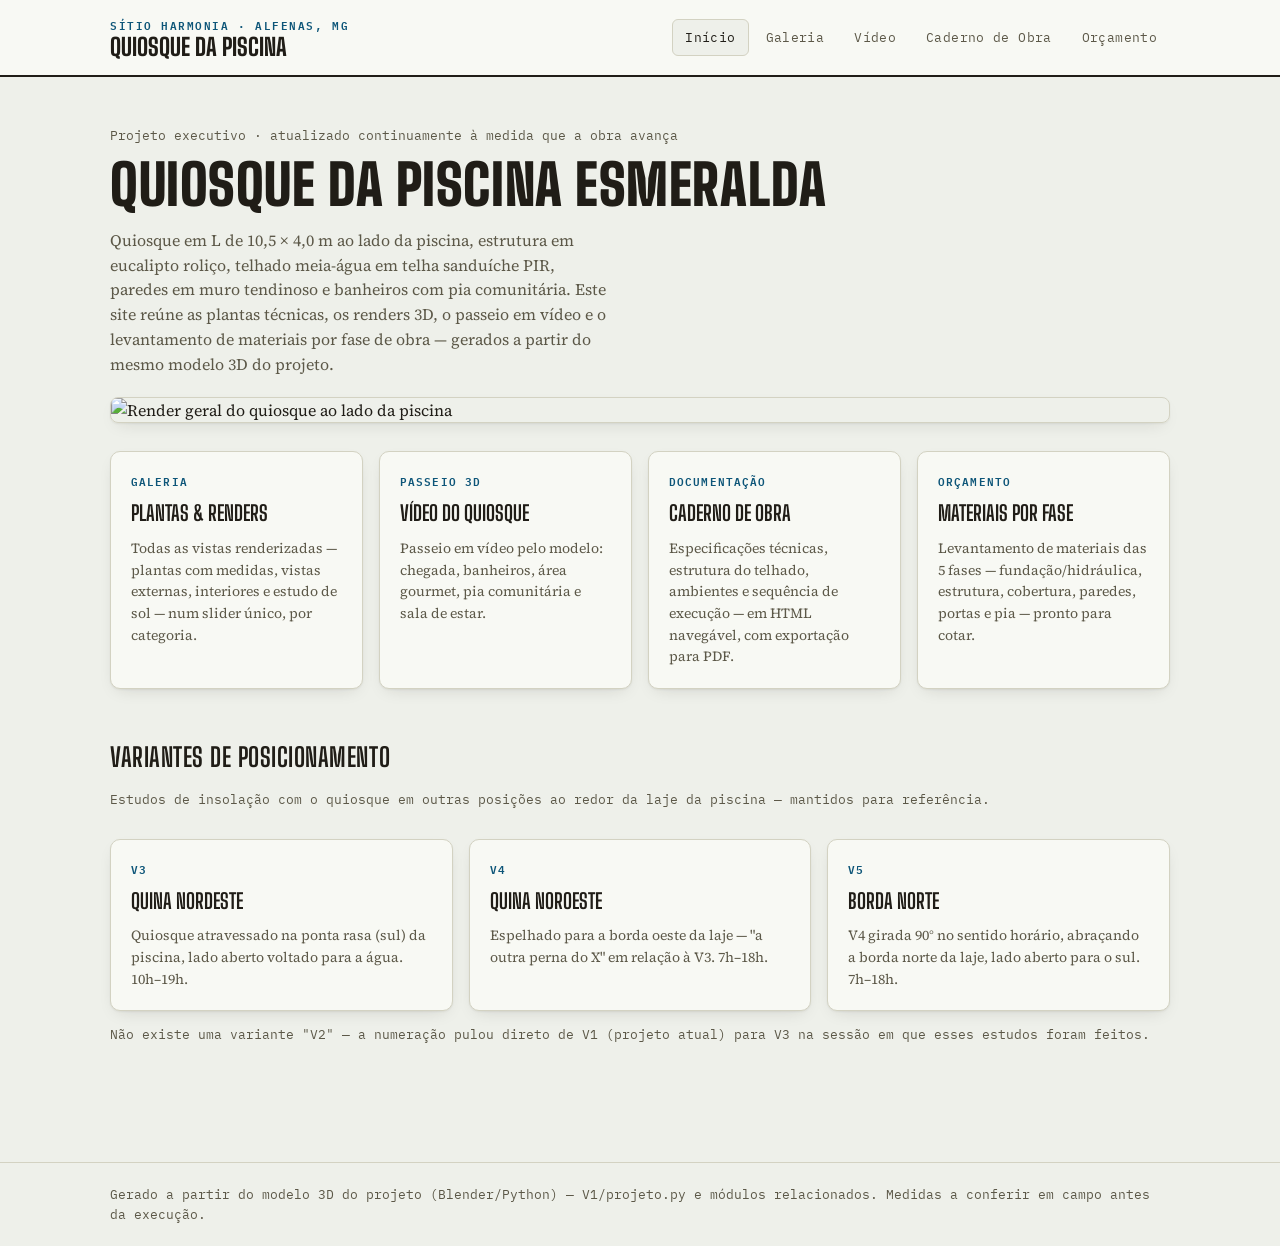
==== site/index.html @ 3fa9ec29 "Site do projeto: galeria, vídeo, caderno interativo e orçamento por fase Adiciona site/ (GitHub Page" ====
<!doctype html>
<html lang="pt-BR">
<head>
<meta charset="utf-8">
<meta name="viewport" content="width=device-width, initial-scale=1">
<title>Quiosque da Piscina Esmeralda</title>
<meta name="description" content="Projeto executivo do quiosque: plantas, renders 3D, passeio em vídeo e orçamento de materiais por fase.">
<link rel="stylesheet" href="https://fonts.googleapis.com/css2?family=Big+Shoulders+Display:wght@600;700;800;900&family=Source+Serif+4:opsz,wght@8..60,400;8..60,600;8..60,700&family=IBM+Plex+Mono:wght@400;500;600&display=swap">
<link rel="stylesheet" href="assets/style.css">
</head>
<body>
<header class="site">
  <div class="wrap bar">
    <a class="brand" href="index.html">
      <span class="eyebrow">Sítio Harmonia · Alfenas, MG</span>
      <span class="name">Quiosque da Piscina</span>
    </a>
    <nav class="site">
      <a href="index.html" class="active">Início</a>
      <a href="galeria.html">Galeria</a>
      <a href="video.html">Vídeo</a>
      <a href="caderno.html">Caderno de Obra</a>
      <a href="orcamento.html">Orçamento</a>
    </nav>
  </div>
</header>

<main class="wrap">
  <p class="subhead">Projeto executivo · atualizado continuamente à medida que a obra avança</p>
  <h1>Quiosque da Piscina Esmeralda</h1>
  <p style="max-width:62ch; color:var(--ink-dim)">Quiosque em L de 10,5 × 4,0 m ao lado da piscina, estrutura em eucalipto roliço, telhado meia-água em telha sanduíche PIR, paredes em muro tendinoso e banheiros com pia comunitária. Este site reúne as plantas técnicas, os renders 3D, o passeio em vídeo e o levantamento de materiais por fase de obra — gerados a partir do mesmo modelo 3D do projeto.</p>

  <div class="hero-img">
    <img src="../V1/renders/projeto_render.png" alt="Render geral do quiosque ao lado da piscina" loading="eager">
  </div>

  <div class="cards">
    <a class="card" href="galeria.html">
      <span class="k">Galeria</span>
      <h3>Plantas &amp; renders</h3>
      <p>Todas as vistas renderizadas — plantas com medidas, vistas externas, interiores e estudo de sol — num slider único, por categoria.</p>
    </a>
    <a class="card" href="video.html">
      <span class="k">Passeio 3D</span>
      <h3>Vídeo do quiosque</h3>
      <p>Passeio em vídeo pelo modelo: chegada, banheiros, área gourmet, pia comunitária e sala de estar.</p>
    </a>
    <a class="card" href="caderno.html">
      <span class="k">Documentação</span>
      <h3>Caderno de obra</h3>
      <p>Especificações técnicas, estrutura do telhado, ambientes e sequência de execução — em HTML navegável, com exportação para PDF.</p>
    </a>
    <a class="card" href="orcamento.html">
      <span class="k">Orçamento</span>
      <h3>Materiais por fase</h3>
      <p>Levantamento de materiais das 5 fases — fundação/hidráulica, estrutura, cobertura, paredes, portas e pia — pronto para cotar.</p>
    </a>
  </div>

  <section style="margin-top:48px">
    <h2>Variantes de posicionamento</h2>
    <p class="subhead" style="margin-bottom:14px">Estudos de insolação com o quiosque em outras posições ao redor da laje da piscina — mantidos para referência.</p>
    <div class="cards">
      <a class="card" href="galeria.html#v3">
        <span class="k">V3</span>
        <h3>Quina nordeste</h3>
        <p>Quiosque atravessado na ponta rasa (sul) da piscina, lado aberto voltado para a água. 10h–19h.</p>
      </a>
      <a class="card" href="galeria.html#v4">
        <span class="k">V4</span>
        <h3>Quina noroeste</h3>
        <p>Espelhado para a borda oeste da laje — "a outra perna do X" em relação à V3. 7h–18h.</p>
      </a>
      <a class="card" href="galeria.html#v5">
        <span class="k">V5</span>
        <h3>Borda norte</h3>
        <p>V4 girada 90° no sentido horário, abraçando a borda norte da laje, lado aberto para o sul. 7h–18h.</p>
      </a>
    </div>
    <p class="subhead" style="margin-top:14px">Não existe uma variante "V2" — a numeração pulou direto de V1 (projeto atual) para V3 na sessão em que esses estudos foram feitos.</p>
  </section>
</main>

<footer class="site">
  <div class="wrap">Gerado a partir do modelo 3D do projeto (Blender/Python) — V1/projeto.py e módulos relacionados. Medidas a conferir em campo antes da execução.</div>
</footer>
</body>
</html>
---- site/assets/style.css ----
:root{
  --paper:#eef0ea; --paper-raised:#f8f9f4; --paper-sunken:#e3e5dc;
  --ink:#201d17; --ink-dim:#5c5848; --line:#d3d2c2;
  --accent:#136d99; --accent-strong:#0d5578; --accent-soft:#d3e8f0;
  --wood:#6b4226; --wood-soft:#e7d7c5;
  --concrete:#83796a; --concrete-soft:#e3ded1;
  --warn:#a34a17; --warn-soft:#f1ddc9;
  --grey-water:#0f8a7c; --grey-water-soft:#cfeae5;
  --shadow: 0 1px 2px rgba(32,29,23,.06), 0 6px 18px -8px rgba(32,29,23,.18);
}
@media (prefers-color-scheme: dark){
  :root:not([data-theme="light"]){
    --paper:#17191a; --paper-raised:#1f2224; --paper-sunken:#131415;
    --ink:#eae7dd; --ink-dim:#a6a290; --line:#34372f;
    --accent:#57b6e6; --accent-strong:#7fcbf2; --accent-soft:#123246;
    --wood:#cf9a6c; --wood-soft:#3a2b1d;
    --concrete:#a9a493; --concrete-soft:#2b2a24;
    --warn:#e2915a; --warn-soft:#3a2a18;
    --grey-water:#3fc4b3; --grey-water-soft:#123c37;
  }
}
*{box-sizing:border-box;}
html{color-scheme:light dark;}
body{
  margin:0; background:var(--paper); color:var(--ink);
  font-family:"Source Serif 4", Georgia, "Times New Roman", serif;
  font-size:16px; line-height:1.55;
}
.wrap{max-width:1100px; margin:0 auto; padding-inline:20px;}
a{color:var(--accent-strong);}
img{max-width:100%; display:block;}

header.site{
  border-bottom:2px solid var(--ink); background:var(--paper-raised);
}
header.site .bar{ display:flex; align-items:center; justify-content:space-between; gap:16px; padding-block:16px; flex-wrap:wrap; }
.brand{ display:flex; flex-direction:column; gap:2px; text-decoration:none; color:var(--ink); }
.brand .eyebrow{
  font-family:"IBM Plex Mono", ui-monospace, monospace; font-size:11px; letter-spacing:.14em;
  text-transform:uppercase; color:var(--accent-strong); font-weight:600;
}
.brand .name{
  font-family:"Big Shoulders Display", "Arial Narrow", sans-serif; font-weight:800;
  text-transform:uppercase; font-size:24px; line-height:1;
}
nav.site{ display:flex; gap:4px; flex-wrap:wrap; }
nav.site a{
  font-family:"IBM Plex Mono", monospace; font-size:12.5px; letter-spacing:.03em;
  text-decoration:none; color:var(--ink-dim); padding:8px 12px; border-radius:6px; border:1px solid transparent;
}
nav.site a:hover, nav.site a.active{ color:var(--ink); border-color:var(--line); background:var(--paper); }

h1{
  font-family:"Big Shoulders Display", sans-serif; font-weight:900; text-transform:uppercase;
  letter-spacing:.01em; font-size:clamp(34px,5.5vw,56px); line-height:.94; margin:0 0 8px; text-wrap:balance;
}
h2{
  font-family:"Big Shoulders Display", sans-serif; font-weight:700; text-transform:uppercase;
  letter-spacing:.02em; font-size:26px; margin:0 0 6px;
}
.subhead{ color:var(--ink-dim); font-family:"IBM Plex Mono",monospace; font-size:13px; }

main{ padding-block:36px 64px; }
.hero-img{ border-radius:8px; overflow:hidden; border:1px solid var(--line); box-shadow:var(--shadow); margin-top:20px; }

.cards{ display:grid; grid-template-columns:repeat(auto-fit,minmax(230px,1fr)); gap:16px; margin-top:28px; }
.card{
  background:var(--paper-raised); border:1px solid var(--line); border-radius:10px; padding:20px;
  text-decoration:none; color:var(--ink); display:flex; flex-direction:column; gap:8px; box-shadow:var(--shadow);
}
.card .k{ font-family:"IBM Plex Mono",monospace; font-size:11px; letter-spacing:.1em; text-transform:uppercase; color:var(--accent-strong); font-weight:600; }
.card h3{ margin:0; font-family:"Big Shoulders Display",sans-serif; font-weight:700; font-size:21px; text-transform:uppercase; }
.card p{ margin:0; color:var(--ink-dim); font-size:14px; }

footer.site{ border-top:1px solid var(--line); margin-top:40px; padding-block:22px; font-size:12.5px; color:var(--ink-dim); font-family:"IBM Plex Mono",monospace; }

table.mat{
  width:100%; border-collapse:collapse; font-family:"IBM Plex Mono",monospace; font-size:13.5px;
  background:var(--paper-raised); border:1px solid var(--line); border-radius:6px; overflow:hidden;
}
table.mat caption{ text-align:left; font-family:"Source Serif 4",serif; font-style:italic; color:var(--ink-dim); font-size:13px; padding:8px 14px 10px; caption-side:top; }
table.mat th, table.mat td{ padding:9px 14px; text-align:left; border-bottom:1px solid var(--line); }
table.mat thead th{ font-size:11px; text-transform:uppercase; letter-spacing:.08em; color:var(--ink-dim); border-bottom:1px solid var(--ink); font-weight:600; }
table.mat tbody tr:last-child td{border-bottom:none;}
table.mat td.qty, table.mat th.qty{ text-align:right; font-variant-numeric:tabular-nums; white-space:nowrap; }
table.mat tr.sub td{color:var(--ink-dim); font-size:12.5px;}
.table-scroll{overflow-x:auto;}
.tag{ display:inline-block; font-size:10.5px; font-family:"IBM Plex Mono",monospace; letter-spacing:.06em; padding:2px 7px; border-radius:999px; text-transform:uppercase; font-weight:600; }
.tag.wood{background:var(--wood-soft); color:var(--wood);}
.tag.concrete{background:var(--concrete-soft); color:var(--concrete);}
.tag.water{background:var(--accent-soft); color:var(--accent-strong);}
.tag.metal{background:var(--paper-sunken); color:var(--ink-dim);}

.note{ background:var(--paper-raised); border:1px solid var(--line); border-left:4px solid var(--warn); border-radius:4px; padding:16px 20px; }
.note h3{ margin:0 0 8px; font-family:"IBM Plex Mono",monospace; font-size:12.5px; letter-spacing:.1em; text-transform:uppercase; color:var(--warn); font-weight:600; }

.phase-num{ font-family:"Big Shoulders Display",sans-serif; font-weight:900; font-size:52px; line-height:.8; color:var(--accent); min-width:48px; }
.phase-head{ display:flex; align-items:flex-end; gap:16px; border-bottom:1px solid var(--line); padding-bottom:12px; margin-bottom:16px; }
section.phase{ margin-block:48px; }

.btn{
  display:inline-flex; align-items:center; gap:8px; font-family:"IBM Plex Mono",monospace; font-size:12.5px;
  text-decoration:none; border:1px solid var(--line); background:var(--paper-raised); color:var(--ink);
  padding:9px 14px; border-radius:6px; font-weight:500;
}
.btn:hover{ border-color:var(--accent); }
.btn.primary{ background:var(--accent); border-color:var(--accent); color:#fff; }

/* ---- gallery/slider ---- */
.slider{ background:var(--paper-raised); border:1px solid var(--line); border-radius:10px; box-shadow:var(--shadow); overflow:hidden; }
.slide-stage{ position:relative; background:var(--paper-sunken); aspect-ratio:16/10; display:flex; align-items:center; justify-content:center; }
.slide-stage img{ max-width:100%; max-height:100%; object-fit:contain; }
.slide-nav{ position:absolute; top:50%; transform:translateY(-50%); background:rgba(20,20,20,.55); color:#fff; border:none; width:42px; height:42px; border-radius:50%; font-size:20px; cursor:pointer; }
.slide-nav:hover{ background:rgba(20,20,20,.8); }
.slide-nav.prev{ left:10px; } .slide-nav.next{ right:10px; }
.slide-info{ padding:14px 18px; display:flex; justify-content:space-between; gap:12px; align-items:baseline; flex-wrap:wrap; }
.slide-info .cap{ font-size:15px; }
.slide-info .count{ font-family:"IBM Plex Mono",monospace; font-size:12px; color:var(--ink-dim); }
.thumbs{ display:flex; gap:8px; overflow-x:auto; padding:12px 18px 18px; }
.thumbs img{ height:56px; width:80px; object-fit:cover; border-radius:4px; cursor:pointer; border:2px solid transparent; opacity:.55; flex:none; }
.thumbs img.active{ border-color:var(--accent); opacity:1; }
.group-tabs{ display:flex; gap:6px; flex-wrap:wrap; margin:22px 0 14px; }
.group-tabs button{
  font-family:"IBM Plex Mono",monospace; font-size:12px; border:1px solid var(--line); background:var(--paper-raised);
  color:var(--ink-dim); padding:7px 12px; border-radius:999px; cursor:pointer;
}
.group-tabs button.active{ background:var(--accent); border-color:var(--accent); color:#fff; }

video.responsive{ width:100%; border-radius:8px; border:1px solid var(--line); box-shadow:var(--shadow); background:#000; }

@media print{
  header.site, footer.site, .no-print{ display:none !important; }
  body{ background:#fff; color:#000; font-size:11pt; }
  a{ color:#000; text-decoration:none; }
  .card, table.mat, .note{ box-shadow:none; break-inside:avoid; }
  section.phase{ break-before:page; }
}

@media (max-width:640px){
  nav.site{ width:100%; justify-content:flex-start; }
}
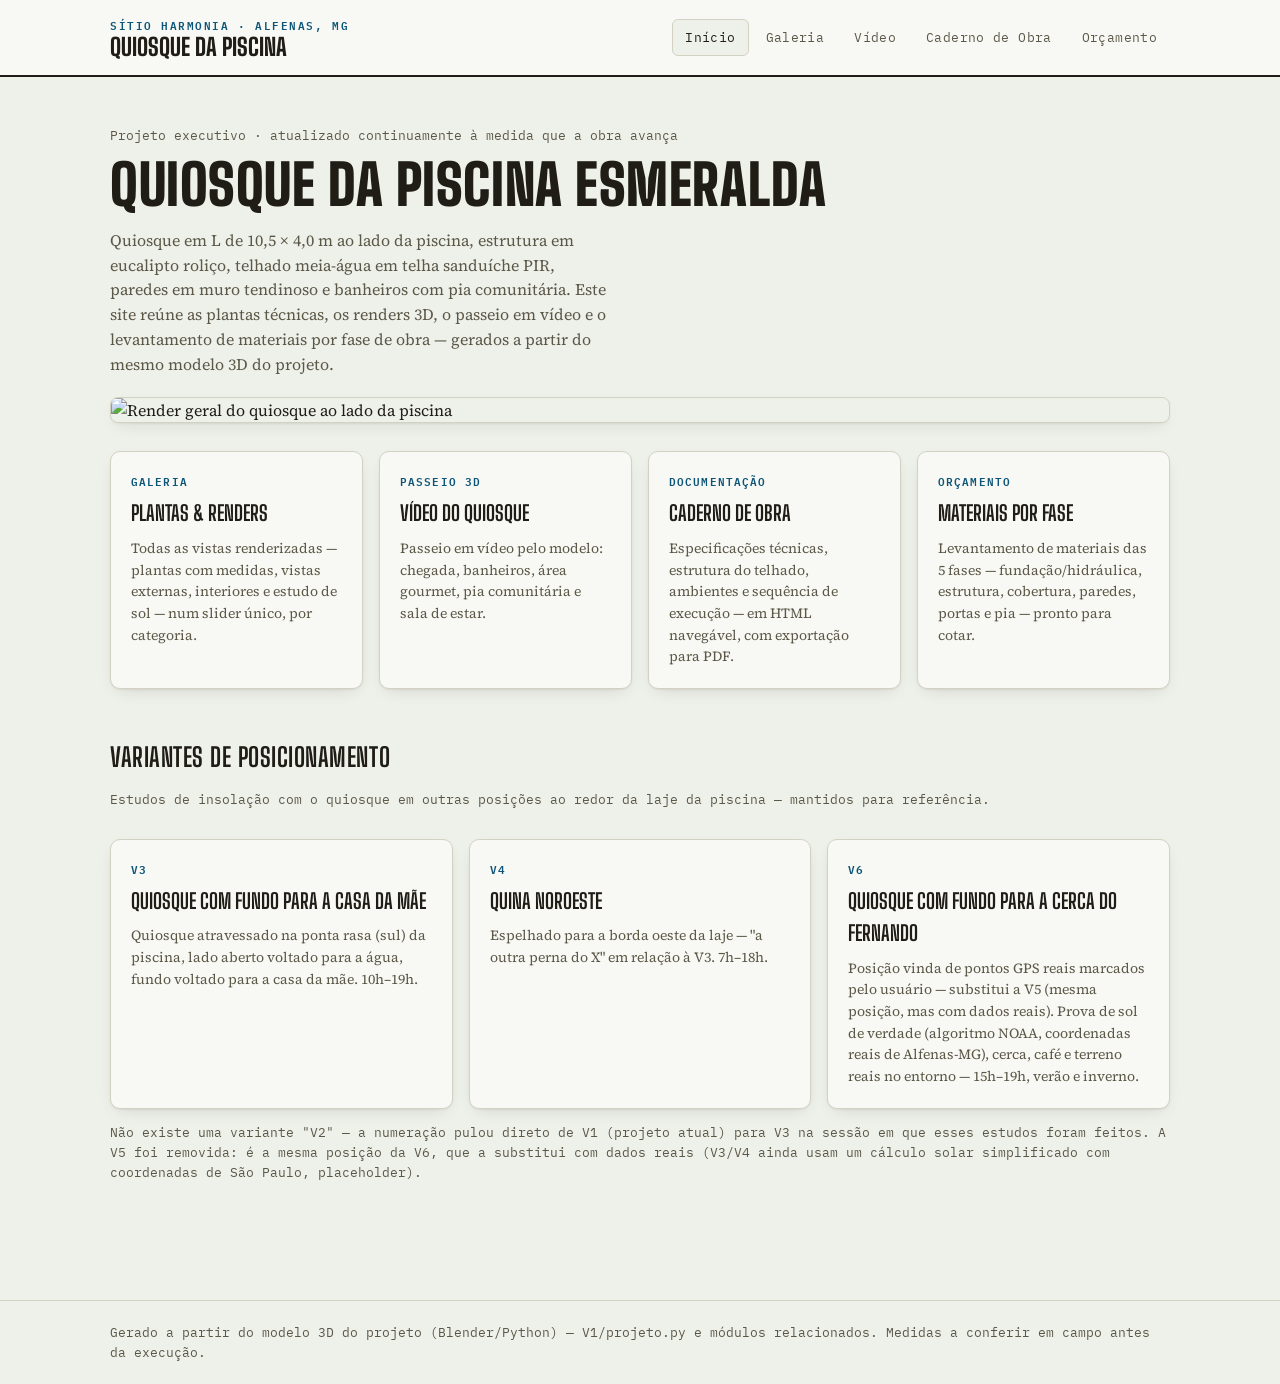
==== commit 774c91b0: "Remove V5 (substituída pela V6) e nomeia variantes por marco real V5 e V6 ocupam a mesma posição rea" ====
--- a/site/index.html
+++ b/site/index.html
@@ -63,21 +63,21 @@
     <div class="cards">
       <a class="card" href="galeria.html#v3">
         <span class="k">V3</span>
-        <h3>Quina nordeste</h3>
-        <p>Quiosque atravessado na ponta rasa (sul) da piscina, lado aberto voltado para a água. 10h–19h.</p>
+        <h3>Quiosque com fundo para a casa da mãe</h3>
+        <p>Quiosque atravessado na ponta rasa (sul) da piscina, lado aberto voltado para a água, fundo voltado para a casa da mãe. 10h–19h.</p>
       </a>
       <a class="card" href="galeria.html#v4">
         <span class="k">V4</span>
         <h3>Quina noroeste</h3>
         <p>Espelhado para a borda oeste da laje — "a outra perna do X" em relação à V3. 7h–18h.</p>
       </a>
-      <a class="card" href="galeria.html#v5">
-        <span class="k">V5</span>
-        <h3>Borda norte</h3>
-        <p>V4 girada 90° no sentido horário, abraçando a borda norte da laje, lado aberto para o sul. 7h–18h.</p>
+      <a class="card" href="galeria.html#v6">
+        <span class="k">V6</span>
+        <h3>Quiosque com fundo para a cerca do Fernando</h3>
+        <p>Posição vinda de pontos GPS reais marcados pelo usuário — substitui a V5 (mesma posição, mas com dados reais). Prova de sol de verdade (algoritmo NOAA, coordenadas reais de Alfenas-MG), cerca, café e terreno reais no entorno — 15h–19h, verão e inverno.</p>
       </a>
     </div>
-    <p class="subhead" style="margin-top:14px">Não existe uma variante "V2" — a numeração pulou direto de V1 (projeto atual) para V3 na sessão em que esses estudos foram feitos.</p>
+    <p class="subhead" style="margin-top:14px">Não existe uma variante "V2" — a numeração pulou direto de V1 (projeto atual) para V3 na sessão em que esses estudos foram feitos. A V5 foi removida: é a mesma posição da V6, que a substitui com dados reais (V3/V4 ainda usam um cálculo solar simplificado com coordenadas de São Paulo, placeholder).</p>
   </section>
 </main>
 
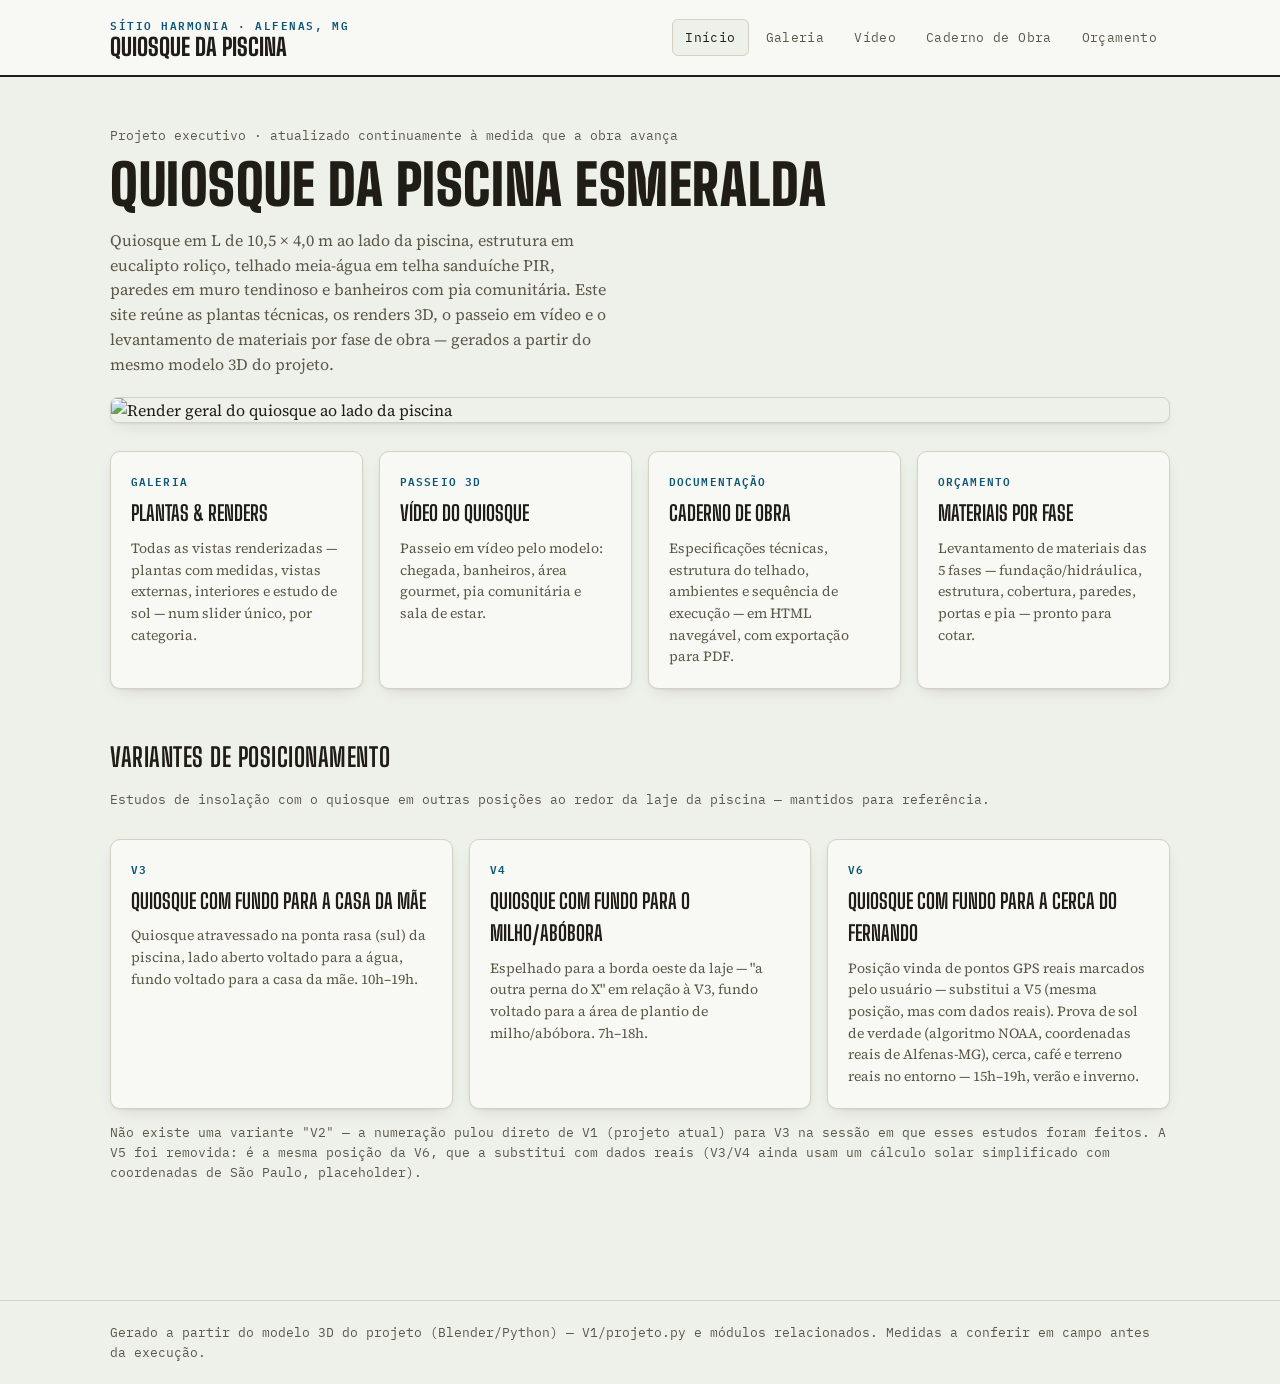
==== commit 6caa205f: "Nomeia V4 como "quiosque com fundo para milho/abóbora" Mesma convenção da V3/V6: nome pelo marco rea" ====
--- a/site/index.html
+++ b/site/index.html
@@ -68,8 +68,8 @@
       </a>
       <a class="card" href="galeria.html#v4">
         <span class="k">V4</span>
-        <h3>Quina noroeste</h3>
-        <p>Espelhado para a borda oeste da laje — "a outra perna do X" em relação à V3. 7h–18h.</p>
+        <h3>Quiosque com fundo para o milho/abóbora</h3>
+        <p>Espelhado para a borda oeste da laje — "a outra perna do X" em relação à V3, fundo voltado para a área de plantio de milho/abóbora. 7h–18h.</p>
       </a>
       <a class="card" href="galeria.html#v6">
         <span class="k">V6</span>
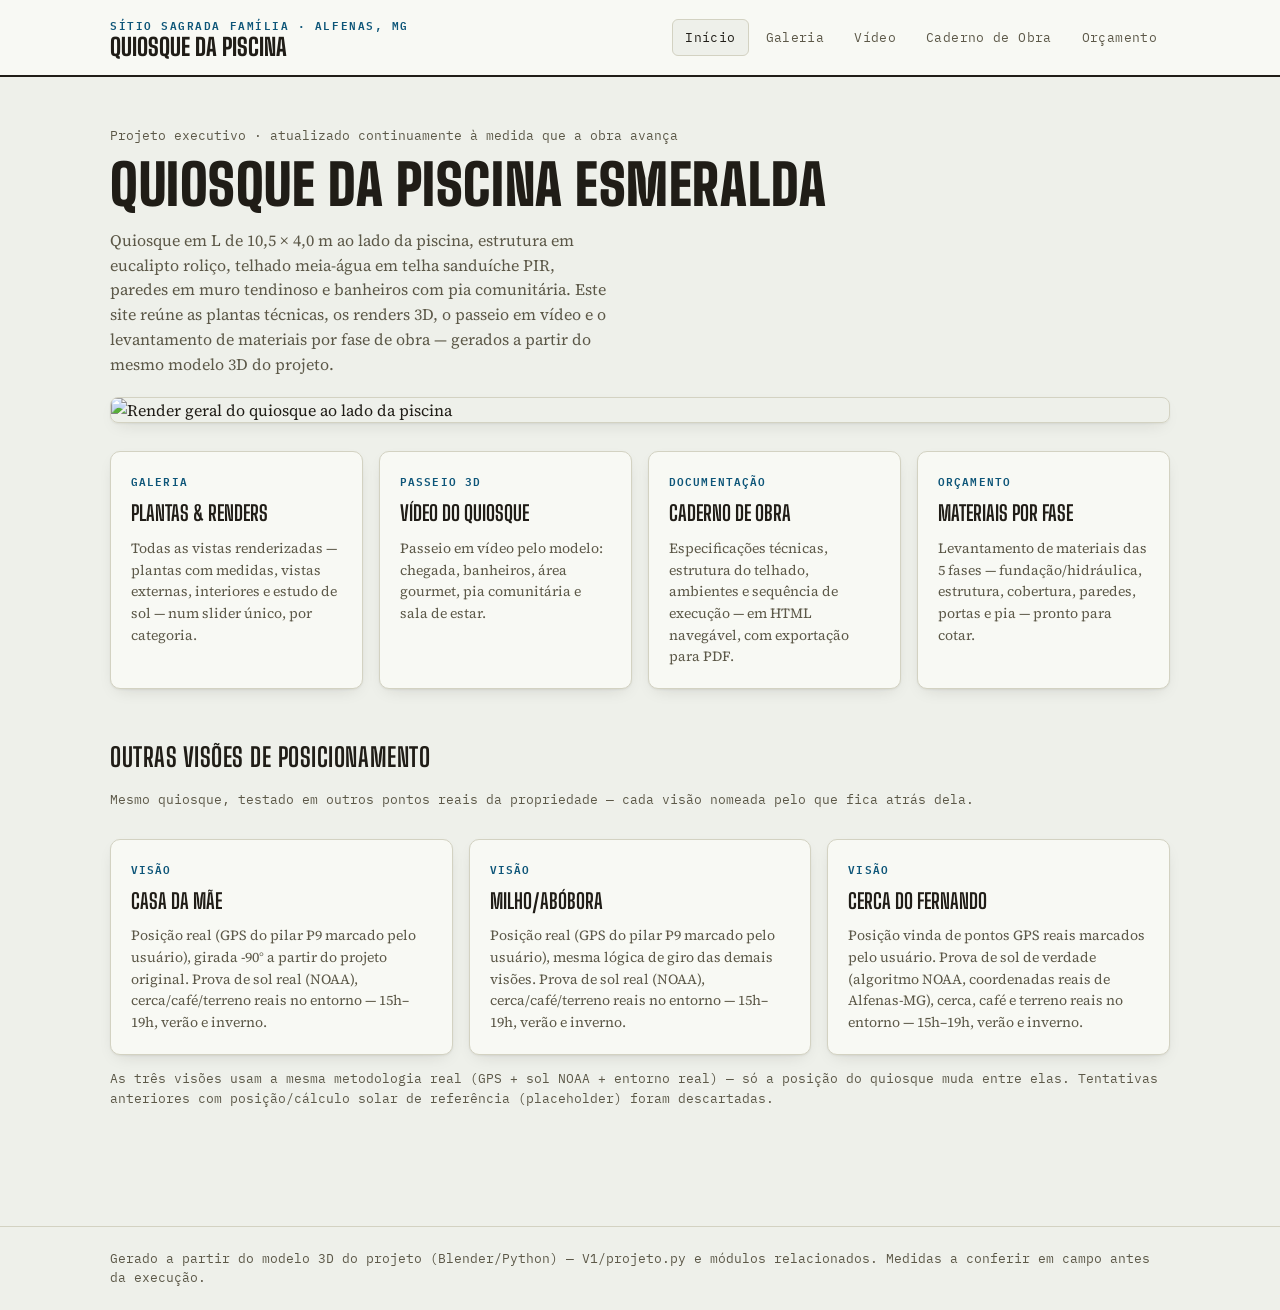
==== commit 47707a86: "Corrige nome da propriedade e traz V3/V4/V6 pro padrão real completo Sítio Sagrada Família (não "Sít" ====
--- a/site/index.html
+++ b/site/index.html
@@ -12,7 +12,7 @@
 <header class="site">
   <div class="wrap bar">
     <a class="brand" href="index.html">
-      <span class="eyebrow">Sítio Harmonia · Alfenas, MG</span>
+      <span class="eyebrow">Sítio Sagrada Família · Alfenas, MG</span>
       <span class="name">Quiosque da Piscina</span>
     </a>
     <nav class="site">
@@ -58,26 +58,26 @@
   </div>
 
   <section style="margin-top:48px">
-    <h2>Variantes de posicionamento</h2>
-    <p class="subhead" style="margin-bottom:14px">Estudos de insolação com o quiosque em outras posições ao redor da laje da piscina — mantidos para referência.</p>
+    <h2>Outras visões de posicionamento</h2>
+    <p class="subhead" style="margin-bottom:14px">Mesmo quiosque, testado em outros pontos reais da propriedade — cada visão nomeada pelo que fica atrás dela.</p>
     <div class="cards">
-      <a class="card" href="galeria.html#v3">
-        <span class="k">V3</span>
-        <h3>Quiosque com fundo para a casa da mãe</h3>
-        <p>Quiosque atravessado na ponta rasa (sul) da piscina, lado aberto voltado para a água, fundo voltado para a casa da mãe. 10h–19h.</p>
+      <a class="card" href="galeria.html#visao-casa-da-mae">
+        <span class="k">Visão</span>
+        <h3>Casa da mãe</h3>
+        <p>Posição real (GPS do pilar P9 marcado pelo usuário), girada -90° a partir do projeto original. Prova de sol real (NOAA), cerca/café/terreno reais no entorno — 15h–19h, verão e inverno.</p>
       </a>
-      <a class="card" href="galeria.html#v4">
-        <span class="k">V4</span>
-        <h3>Quiosque com fundo para o milho/abóbora</h3>
-        <p>Espelhado para a borda oeste da laje — "a outra perna do X" em relação à V3, fundo voltado para a área de plantio de milho/abóbora. 7h–18h.</p>
+      <a class="card" href="galeria.html#visao-milho-abobora">
+        <span class="k">Visão</span>
+        <h3>Milho/abóbora</h3>
+        <p>Posição real (GPS do pilar P9 marcado pelo usuário), mesma lógica de giro das demais visões. Prova de sol real (NOAA), cerca/café/terreno reais no entorno — 15h–19h, verão e inverno.</p>
       </a>
-      <a class="card" href="galeria.html#v6">
-        <span class="k">V6</span>
-        <h3>Quiosque com fundo para a cerca do Fernando</h3>
-        <p>Posição vinda de pontos GPS reais marcados pelo usuário — substitui a V5 (mesma posição, mas com dados reais). Prova de sol de verdade (algoritmo NOAA, coordenadas reais de Alfenas-MG), cerca, café e terreno reais no entorno — 15h–19h, verão e inverno.</p>
+      <a class="card" href="galeria.html#visao-cerca-fernando">
+        <span class="k">Visão</span>
+        <h3>Cerca do Fernando</h3>
+        <p>Posição vinda de pontos GPS reais marcados pelo usuário. Prova de sol de verdade (algoritmo NOAA, coordenadas reais de Alfenas-MG), cerca, café e terreno reais no entorno — 15h–19h, verão e inverno.</p>
       </a>
     </div>
-    <p class="subhead" style="margin-top:14px">Não existe uma variante "V2" — a numeração pulou direto de V1 (projeto atual) para V3 na sessão em que esses estudos foram feitos. A V5 foi removida: é a mesma posição da V6, que a substitui com dados reais (V3/V4 ainda usam um cálculo solar simplificado com coordenadas de São Paulo, placeholder).</p>
+    <p class="subhead" style="margin-top:14px">As três visões usam a mesma metodologia real (GPS + sol NOAA + entorno real) — só a posição do quiosque muda entre elas. Tentativas anteriores com posição/cálculo solar de referência (placeholder) foram descartadas.</p>
   </section>
 </main>
 
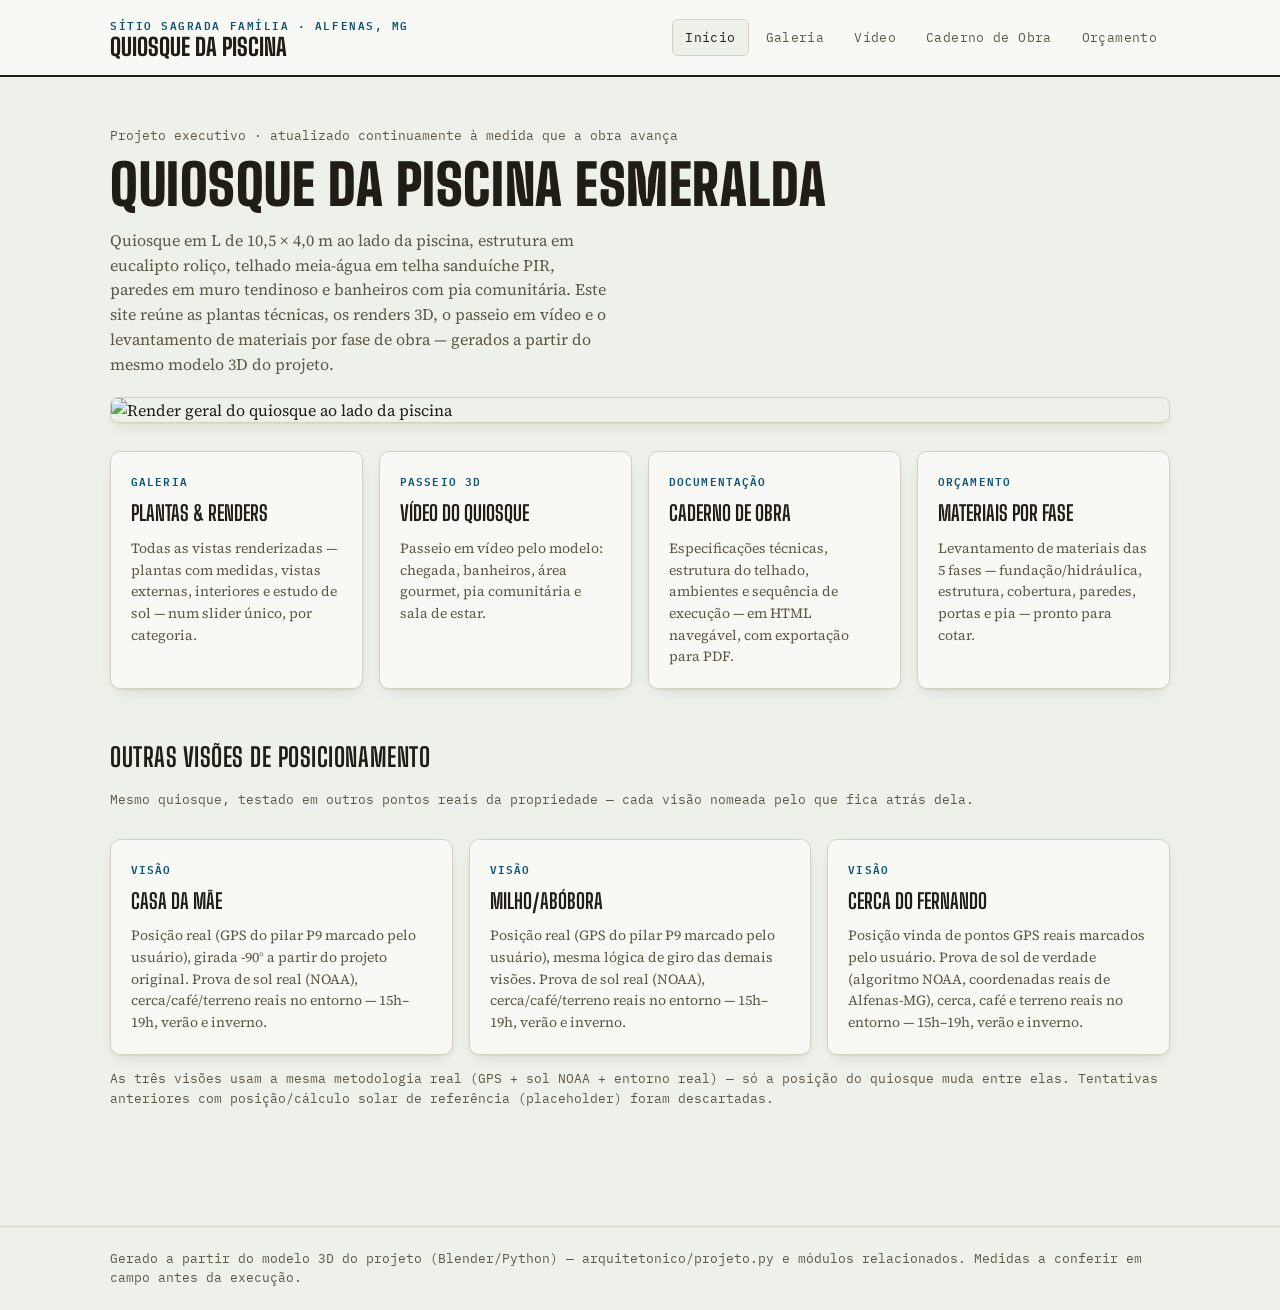
==== commit 03dcda7e: "Reorganiza o repo por disciplina AEC (V1/ não existe mais) e corrige fundo real das visões casa-da-m" ====
--- a/site/index.html
+++ b/site/index.html
@@ -31,7 +31,7 @@
   <p style="max-width:62ch; color:var(--ink-dim)">Quiosque em L de 10,5 × 4,0 m ao lado da piscina, estrutura em eucalipto roliço, telhado meia-água em telha sanduíche PIR, paredes em muro tendinoso e banheiros com pia comunitária. Este site reúne as plantas técnicas, os renders 3D, o passeio em vídeo e o levantamento de materiais por fase de obra — gerados a partir do mesmo modelo 3D do projeto.</p>
 
   <div class="hero-img">
-    <img src="../V1/renders/projeto_render.png" alt="Render geral do quiosque ao lado da piscina" loading="eager">
+    <img src="../renders/projeto_render.png" alt="Render geral do quiosque ao lado da piscina" loading="eager">
   </div>
 
   <div class="cards">
@@ -82,7 +82,7 @@
 </main>
 
 <footer class="site">
-  <div class="wrap">Gerado a partir do modelo 3D do projeto (Blender/Python) — V1/projeto.py e módulos relacionados. Medidas a conferir em campo antes da execução.</div>
+  <div class="wrap">Gerado a partir do modelo 3D do projeto (Blender/Python) — arquitetonico/projeto.py e módulos relacionados. Medidas a conferir em campo antes da execução.</div>
 </footer>
 </body>
 </html>
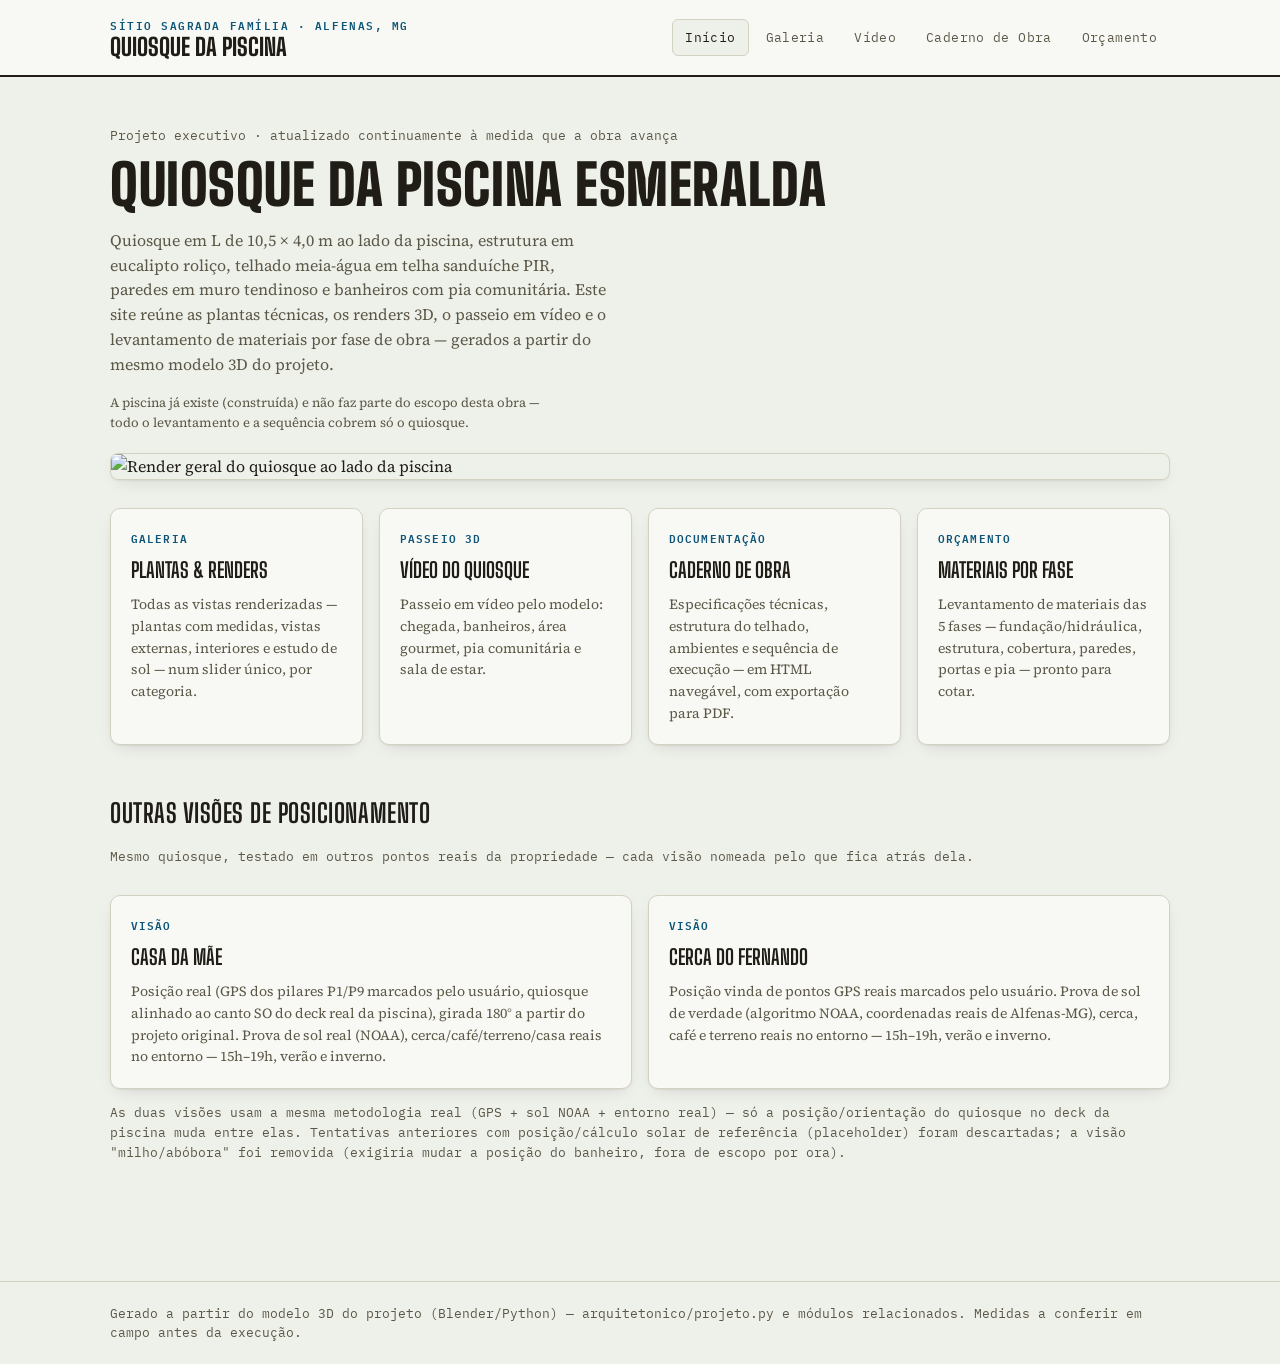
==== commit 4f5569db: "Corrige posicionamento das visões (alinhamento ao deck real), remove milho/abóbora, limpa nomenclatu" ====
--- a/site/index.html
+++ b/site/index.html
@@ -29,6 +29,7 @@
   <p class="subhead">Projeto executivo · atualizado continuamente à medida que a obra avança</p>
   <h1>Quiosque da Piscina Esmeralda</h1>
   <p style="max-width:62ch; color:var(--ink-dim)">Quiosque em L de 10,5 × 4,0 m ao lado da piscina, estrutura em eucalipto roliço, telhado meia-água em telha sanduíche PIR, paredes em muro tendinoso e banheiros com pia comunitária. Este site reúne as plantas técnicas, os renders 3D, o passeio em vídeo e o levantamento de materiais por fase de obra — gerados a partir do mesmo modelo 3D do projeto.</p>
+  <p style="max-width:62ch; color:var(--ink-dim); font-size:13px">A piscina já existe (construída) e não faz parte do escopo desta obra — todo o levantamento e a sequência cobrem só o quiosque.</p>
 
   <div class="hero-img">
     <img src="../renders/projeto_render.png" alt="Render geral do quiosque ao lado da piscina" loading="eager">
@@ -64,12 +65,7 @@
       <a class="card" href="galeria.html#visao-casa-da-mae">
         <span class="k">Visão</span>
         <h3>Casa da mãe</h3>
-        <p>Posição real (GPS do pilar P9 marcado pelo usuário), girada -90° a partir do projeto original. Prova de sol real (NOAA), cerca/café/terreno reais no entorno — 15h–19h, verão e inverno.</p>
-      </a>
-      <a class="card" href="galeria.html#visao-milho-abobora">
-        <span class="k">Visão</span>
-        <h3>Milho/abóbora</h3>
-        <p>Posição real (GPS do pilar P9 marcado pelo usuário), mesma lógica de giro das demais visões. Prova de sol real (NOAA), cerca/café/terreno reais no entorno — 15h–19h, verão e inverno.</p>
+        <p>Posição real (GPS dos pilares P1/P9 marcados pelo usuário, quiosque alinhado ao canto SO do deck real da piscina), girada 180° a partir do projeto original. Prova de sol real (NOAA), cerca/café/terreno/casa reais no entorno — 15h–19h, verão e inverno.</p>
       </a>
       <a class="card" href="galeria.html#visao-cerca-fernando">
         <span class="k">Visão</span>
@@ -77,7 +73,7 @@
         <p>Posição vinda de pontos GPS reais marcados pelo usuário. Prova de sol de verdade (algoritmo NOAA, coordenadas reais de Alfenas-MG), cerca, café e terreno reais no entorno — 15h–19h, verão e inverno.</p>
       </a>
     </div>
-    <p class="subhead" style="margin-top:14px">As três visões usam a mesma metodologia real (GPS + sol NOAA + entorno real) — só a posição do quiosque muda entre elas. Tentativas anteriores com posição/cálculo solar de referência (placeholder) foram descartadas.</p>
+    <p class="subhead" style="margin-top:14px">As duas visões usam a mesma metodologia real (GPS + sol NOAA + entorno real) — só a posição/orientação do quiosque no deck da piscina muda entre elas. Tentativas anteriores com posição/cálculo solar de referência (placeholder) foram descartadas; a visão "milho/abóbora" foi removida (exigiria mudar a posição do banheiro, fora de escopo por ora).</p>
   </section>
 </main>
 
